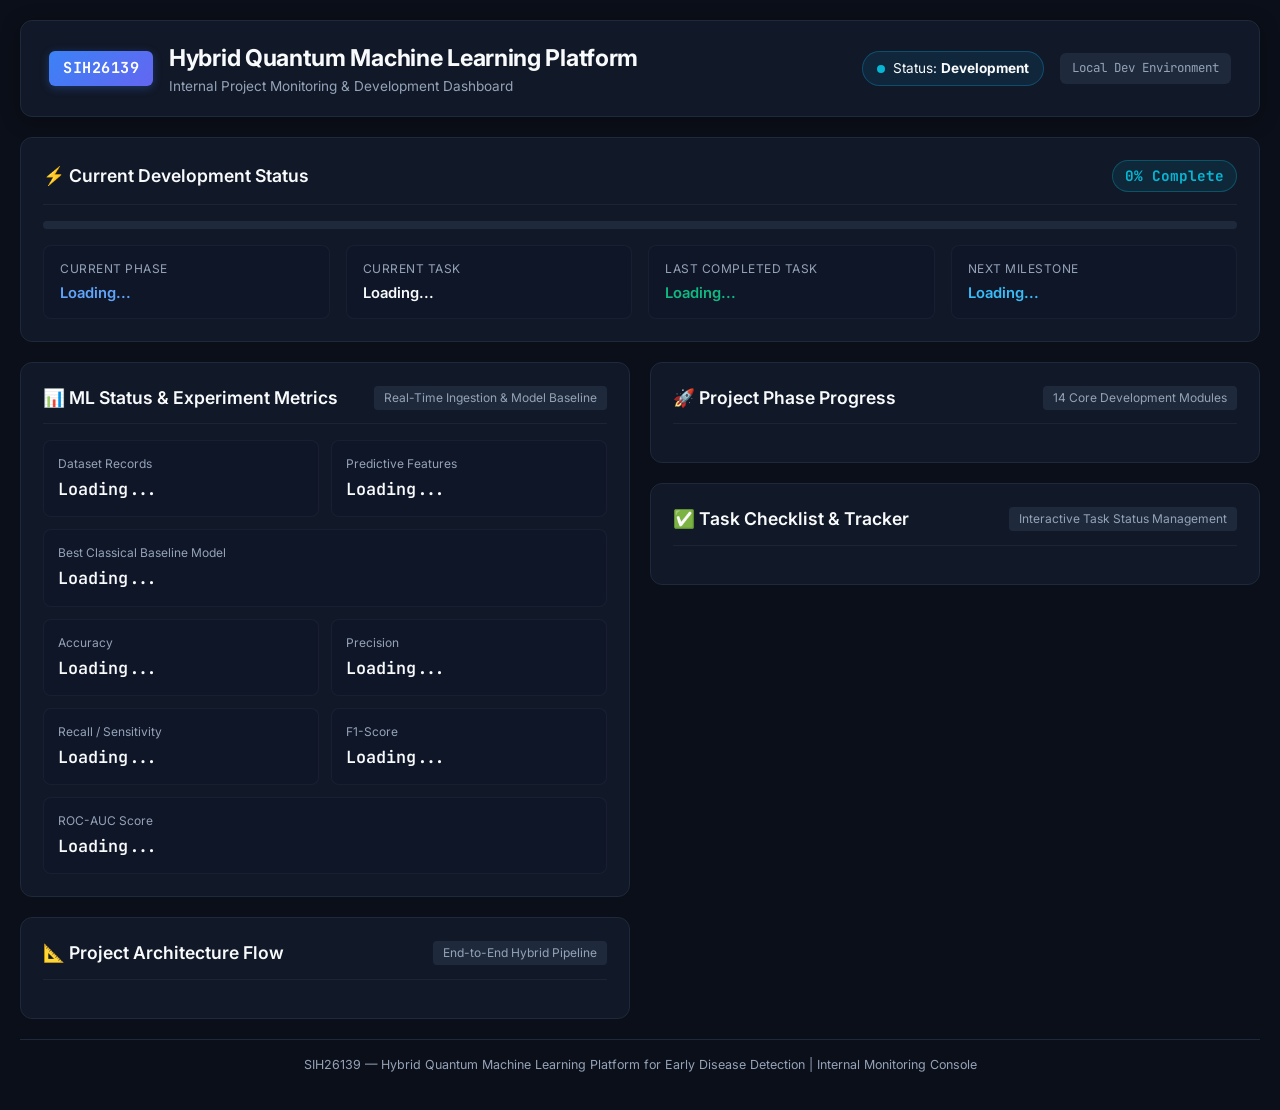
==== dashboard/public/index.html @ b68477b7 "feat: Add Quantum-Enhanced Early Risk Prediction platform, Voice AI service, and frontend updates" ====
<!DOCTYPE html>
<html lang="en">
<head>
    <meta charset="UTF-8">
    <meta name="viewport" content="width=device-width, initial-scale=1.0">
    <title>SIH26139 - Project Monitoring Dashboard</title>
    <link rel="preconnect" href="https://fonts.googleapis.com">
    <link rel="preconnect" href="https://fonts.gstatic.com" crossorigin>
    <link href="https://fonts.googleapis.com/css2?family=Inter:wght@300;400;500;600;700;800&family=JetBrains+Mono:wght@400;500;600&display=swap" rel="stylesheet">
    <link rel="stylesheet" href="styles.css">
</head>
<body>
    <div class="app-container">
        <!-- Header -->
        <header class="top-header">
            <div class="header-left">
                <div class="sih-badge">SIH26139</div>
                <div class="header-titles">
                    <h1>Hybrid Quantum Machine Learning Platform</h1>
                    <p class="subtitle">Internal Project Monitoring & Development Dashboard</p>
                </div>
            </div>
            <div class="header-right">
                <div class="status-indicator">
                    <span class="status-dot pulse"></span>
                    <span class="status-text">Status: <strong id="header-status">Development</strong></span>
                </div>
                <div class="env-tag" id="header-env">Local Dev Environment</div>
            </div>
        </header>

        <!-- Current Task Summary Banner -->
        <section class="section-card current-task-card">
            <div class="section-header">
                <h2>⚡ Current Development Status</h2>
                <span class="progress-badge" id="progress-pct-badge">0% Complete</span>
            </div>
            <div class="progress-bar-container">
                <div class="progress-bar-fill" id="main-progress-fill" style="width: 0%"></div>
            </div>
            <div class="task-grid">
                <div class="task-item">
                    <span class="label">Current Phase</span>
                    <strong class="value highlight-blue" id="val-current-phase">Loading...</strong>
                </div>
                <div class="task-item">
                    <span class="label">Current Task</span>
                    <strong class="value" id="val-current-task">Loading...</strong>
                </div>
                <div class="task-item">
                    <span class="label">Last Completed Task</span>
                    <strong class="value text-success" id="val-last-completed">Loading...</strong>
                </div>
                <div class="task-item">
                    <span class="label">Next Milestone</span>
                    <strong class="value text-cyan" id="val-next-task">Loading...</strong>
                </div>
            </div>
        </section>

        <!-- Main Dashboard Split Grid -->
        <div class="dashboard-grid">
            <!-- Left Column: ML Metrics & Architecture -->
            <div class="grid-column">
                <!-- ML Status Card -->
                <section class="section-card">
                    <div class="section-header">
                        <h2>📊 ML Status & Experiment Metrics</h2>
                        <span class="info-tag">Real-Time Ingestion & Model Baseline</span>
                    </div>
                    <div class="metrics-grid">
                        <div class="metric-box">
                            <span class="metric-label">Dataset Records</span>
                            <strong class="metric-val" id="ml-records">Loading...</strong>
                        </div>
                        <div class="metric-box">
                            <span class="metric-label">Predictive Features</span>
                            <strong class="metric-val" id="ml-features">Loading...</strong>
                        </div>
                        <div class="metric-box full-width">
                            <span class="metric-label">Best Classical Baseline Model</span>
                            <strong class="metric-val highlight-cyan" id="ml-best-model">Loading...</strong>
                        </div>
                        <div class="metric-box">
                            <span class="metric-label">Accuracy</span>
                            <strong class="metric-val" id="ml-accuracy">Loading...</strong>
                        </div>
                        <div class="metric-box">
                            <span class="metric-label">Precision</span>
                            <strong class="metric-val" id="ml-precision">Loading...</strong>
                        </div>
                        <div class="metric-box">
                            <span class="metric-label">Recall / Sensitivity</span>
                            <strong class="metric-val" id="ml-recall">Loading...</strong>
                        </div>
                        <div class="metric-box">
                            <span class="metric-label">F1-Score</span>
                            <strong class="metric-val text-accent" id="ml-f1">Loading...</strong>
                        </div>
                        <div class="metric-box full-width">
                            <span class="metric-label">ROC-AUC Score</span>
                            <strong class="metric-val text-accent" id="ml-roc-auc">Loading...</strong>
                        </div>
                    </div>
                </section>

                <!-- Project Architecture Visual Flow -->
                <section class="section-card">
                    <div class="section-header">
                        <h2>📐 Project Architecture Flow</h2>
                        <span class="info-tag">End-to-End Hybrid Pipeline</span>
                    </div>
                    <div class="architecture-flow" id="architecture-flow-container">
                        <!-- Flow steps dynamically populated by JS -->
                    </div>
                </section>
            </div>

            <!-- Right Column: Project Progress & Task Checklist -->
            <div class="grid-column">
                <!-- Project Progress Phases -->
                <section class="section-card">
                    <div class="section-header">
                        <h2>🚀 Project Phase Progress</h2>
                        <span class="info-tag">14 Core Development Modules</span>
                    </div>
                    <div class="phases-grid" id="phases-grid-container">
                        <!-- Phase cards populated dynamically -->
                    </div>
                </section>

                <!-- Task Checklist Card -->
                <section class="section-card">
                    <div class="section-header">
                        <h2>✅ Task Checklist & Tracker</h2>
                        <span class="info-tag">Interactive Task Status Management</span>
                    </div>
                    <div class="checklist-container" id="checklist-container">
                        <!-- Checklist items populated dynamically -->
                    </div>
                </section>
            </div>
        </div>

        <!-- Footer -->
        <footer class="bottom-footer">
            <p>SIH26139 — Hybrid Quantum Machine Learning Platform for Early Disease Detection | Internal Monitoring Console</p>
        </footer>
    </div>

    <script src="app.js"></script>
</body>
</html>
---- dashboard/public/styles.css ----
:root {
    --bg-dark: #0b0f19;
    --card-bg: #111827;
    --card-border: #1e293b;
    --card-hover: #1f293d;
    --text-main: #f8fafc;
    --text-muted: #94a3b8;
    --accent-blue: #3b82f6;
    --accent-cyan: #06b6d4;
    --accent-indigo: #6366f1;
    
    /* Status Colors */
    --status-completed-bg: rgba(16, 185, 129, 0.15);
    --status-completed-text: #10b981;
    --status-completed-border: rgba(16, 185, 129, 0.3);

    --status-progress-bg: rgba(14, 165, 233, 0.15);
    --status-progress-text: #38bdf8;
    --status-progress-border: rgba(14, 165, 233, 0.3);

    --status-notstarted-bg: rgba(148, 163, 184, 0.12);
    --status-notstarted-text: #cbd5e1;
    --status-notstarted-border: rgba(148, 163, 184, 0.2);

    --status-blocked-bg: rgba(244, 63, 94, 0.15);
    --status-blocked-text: #fb7185;
    --status-blocked-border: rgba(244, 63, 94, 0.3);
}

* {
    box-sizing: border-box;
    margin: 0;
    padding: 0;
}

body {
    font-family: 'Inter', -apple-system, BlinkMacSystemFont, "Segoe UI", Roboto, sans-serif;
    background-color: var(--bg-dark);
    color: var(--text-main);
    line-height: 1.5;
    padding: 20px;
}

.app-container {
    max-width: 1440px;
    margin: 0 auto;
    display: flex;
    flex-direction: column;
    gap: 20px;
}

/* Header */
.top-header {
    display: flex;
    justify-content: space-between;
    align-items: center;
    background-color: var(--card-bg);
    border: 1px solid var(--card-border);
    border-radius: 12px;
    padding: 20px 28px;
    box-shadow: 0 4px 20px rgba(0, 0, 0, 0.3);
}

.header-left {
    display: flex;
    align-items: center;
    gap: 16px;
}

.sih-badge {
    background: linear-gradient(135deg, var(--accent-blue), var(--accent-indigo));
    color: #ffffff;
    font-family: 'JetBrains Mono', monospace;
    font-weight: 700;
    font-size: 0.95rem;
    padding: 6px 14px;
    border-radius: 6px;
    letter-spacing: 0.5px;
    box-shadow: 0 2px 10px rgba(59, 130, 246, 0.3);
}

.header-titles h1 {
    font-size: 1.45rem;
    font-weight: 700;
    color: var(--text-main);
    letter-spacing: -0.3px;
}

.header-titles .subtitle {
    font-size: 0.85rem;
    color: var(--text-muted);
}

.header-right {
    display: flex;
    align-items: center;
    gap: 16px;
}

.status-indicator {
    display: flex;
    align-items: center;
    gap: 8px;
    background-color: rgba(14, 165, 233, 0.1);
    border: 1px solid rgba(14, 165, 233, 0.3);
    padding: 6px 14px;
    border-radius: 20px;
    font-size: 0.85rem;
}

.status-dot {
    width: 8px;
    height: 8px;
    background-color: var(--accent-cyan);
    border-radius: 50%;
}

.status-dot.pulse {
    box-shadow: 0 0 0 0 rgba(6, 182, 212, 0.7);
    animation: pulse 2s infinite;
}

@keyframes pulse {
    0% { box-shadow: 0 0 0 0 rgba(6, 182, 212, 0.7); }
    70% { box-shadow: 0 0 0 8px rgba(6, 182, 212, 0); }
    100% { box-shadow: 0 0 0 0 rgba(6, 182, 212, 0); }
}

.env-tag {
    font-family: 'JetBrains Mono', monospace;
    font-size: 0.78rem;
    color: var(--text-muted);
    background-color: #1e293b;
    padding: 6px 12px;
    border-radius: 6px;
}

/* Card Sections */
.section-card {
    background-color: var(--card-bg);
    border: 1px solid var(--card-border);
    border-radius: 12px;
    padding: 22px;
    display: flex;
    flex-direction: column;
    gap: 16px;
}

.section-header {
    display: flex;
    justify-content: space-between;
    align-items: center;
    border-bottom: 1px solid rgba(255, 255, 255, 0.05);
    padding-bottom: 12px;
}

.section-header h2 {
    font-size: 1.1rem;
    font-weight: 600;
    color: var(--text-main);
}

.info-tag {
    font-size: 0.75rem;
    color: var(--text-muted);
    background-color: #1e293b;
    padding: 3px 10px;
    border-radius: 4px;
}

/* Current Task Banner */
.progress-badge {
    font-family: 'JetBrains Mono', monospace;
    font-size: 0.9rem;
    font-weight: 700;
    color: var(--accent-cyan);
    background-color: rgba(6, 182, 212, 0.1);
    padding: 4px 12px;
    border-radius: 20px;
    border: 1px solid rgba(6, 182, 212, 0.3);
}

.progress-bar-container {
    width: 100%;
    height: 8px;
    background-color: #1e293b;
    border-radius: 4px;
    overflow: hidden;
}

.progress-bar-fill {
    height: 100%;
    background: linear-gradient(90deg, var(--accent-blue), var(--accent-cyan));
    border-radius: 4px;
    transition: width 0.4s ease;
}

.task-grid {
    display: grid;
    grid-template-columns: repeat(auto-fit, minmax(220px, 1fr));
    gap: 16px;

}

.task-item {
    background-color: rgba(15, 23, 42, 0.6);
    border: 1px solid rgba(255, 255, 255, 0.04);
    border-radius: 8px;
    padding: 14px 16px;
    display: flex;
    flex-direction: column;
    gap: 4px;
}

.task-item .label {
    font-size: 0.75rem;
    text-transform: uppercase;
    letter-spacing: 0.5px;
    color: var(--text-muted);
}

.task-item .value {
    font-size: 0.92rem;
    font-weight: 600;
}

.text-success { color: #10b981; }
.text-cyan { color: #38bdf8; }
.text-accent { color: #a78bfa; }
.highlight-blue { color: #60a5fa; }
.highlight-cyan { color: #22d3ee; }

/* Dashboard Split Grid */
.dashboard-grid {
    display: grid;
    grid-template-columns: 1fr 1fr;
    gap: 20px;
}

@media (max-width: 1024px) {
    .dashboard-grid {
        grid-template-columns: 1fr;
    }
}

.grid-column {
    display: flex;
    flex-direction: column;
    gap: 20px;
}

/* ML Status Grid */
.metrics-grid {
    display: grid;
    grid-template-columns: repeat(2, 1fr);
    gap: 12px;
}

.metric-box {
    background-color: rgba(15, 23, 42, 0.6);
    border: 1px solid rgba(255, 255, 255, 0.04);
    border-radius: 8px;
    padding: 14px;
    display: flex;
    flex-direction: column;
    gap: 4px;
}

.metric-box.full-width {
    grid-column: span 2;
}

.metric-label {
    font-size: 0.75rem;
    color: var(--text-muted);
}

.metric-val {
    font-family: 'JetBrains Mono', monospace;
    font-size: 1.05rem;
    font-weight: 600;
    color: var(--text-main);
}

/* Project Architecture Flow */
.architecture-flow {
    display: flex;
    flex-direction: column;
    gap: 8px;
    max-height: 420px;
    overflow-y: auto;
    padding-right: 4px;
}

.flow-step {
    display: flex;
    align-items: center;
    gap: 12px;
    background-color: rgba(15, 23, 42, 0.6);
    border: 1px solid rgba(255, 255, 255, 0.04);
    border-radius: 8px;
    padding: 10px 14px;
    transition: background-color 0.2s;
}

.flow-step:hover {
    background-color: var(--card-hover);
}

.step-num {
    font-family: 'JetBrains Mono', monospace;
    font-size: 0.78rem;
    font-weight: 700;
    color: var(--accent-cyan);
    background-color: rgba(6, 182, 212, 0.12);
    border: 1px solid rgba(6, 182, 212, 0.25);
    width: 28px;
    height: 28px;
    border-radius: 50%;
    display: flex;
    align-items: center;
    justify-content: center;
    flex-shrink: 0;
}

.step-info {
    display: flex;
    flex-direction: column;
    gap: 2px;
}

.step-title {
    font-size: 0.88rem;
    font-weight: 600;
    color: var(--text-main);
}

.step-desc {
    font-size: 0.76rem;
    color: var(--text-muted);
}

/* Phase Grid */
.phases-grid {
    display: grid;
    grid-template-columns: repeat(auto-fill, minmax(220px, 1fr));
    gap: 12px;
}

.phase-card {
    background-color: rgba(15, 23, 42, 0.6);
    border: 1px solid rgba(255, 255, 255, 0.04);
    border-radius: 8px;
    padding: 12px 14px;
    display: flex;
    flex-direction: column;
    justify-content: space-between;
    gap: 8px;
    transition: transform 0.2s, border-color 0.2s;
}

.phase-card:hover {
    border-color: rgba(59, 130, 246, 0.4);
    transform: translateY(-1px);
}

.phase-name {
    font-size: 0.88rem;
    font-weight: 600;
}

.phase-desc {
    font-size: 0.75rem;
    color: var(--text-muted);
}

/* Status Badges */
.badge {
    font-family: 'JetBrains Mono', monospace;
    font-size: 0.72rem;
    font-weight: 700;
    padding: 3px 8px;
    border-radius: 4px;
    display: inline-block;
    width: fit-content;
    text-transform: uppercase;
    letter-spacing: 0.3px;
}

.badge-completed {
    background-color: var(--status-completed-bg);
    color: var(--status-completed-text);
    border: 1px solid var(--status-completed-border);
}

.badge-in_progress, .badge-in-progress {
    background-color: var(--status-progress-bg);
    color: var(--status-progress-text);
    border: 1px solid var(--status-progress-border);
}

.badge-not_started, .badge-not-started {
    background-color: var(--status-notstarted-bg);
    color: var(--status-notstarted-text);
    border: 1px solid var(--status-notstarted-border);
}

.badge-blocked {
    background-color: var(--status-blocked-bg);
    color: var(--status-blocked-text);
    border: 1px solid var(--status-blocked-border);
}

/* Task Checklist */
.checklist-container {
    display: flex;
    flex-direction: column;
    gap: 8px;
    max-height: 420px;
    overflow-y: auto;
    padding-right: 4px;
}

.checklist-item {
    display: flex;
    justify-content: space-between;
    align-items: center;
    background-color: rgba(15, 23, 42, 0.6);
    border: 1px solid rgba(255, 255, 255, 0.04);
    border-radius: 8px;
    padding: 10px 14px;
    gap: 12px;
}

.checklist-left {
    display: flex;
    align-items: center;
    gap: 12px;
}

.task-id {
    font-family: 'JetBrains Mono', monospace;
    font-size: 0.75rem;
    color: var(--text-muted);
    min-width: 24px;
}

.task-text {
    font-size: 0.85rem;
    font-weight: 500;
}

.task-phase-tag {
    font-size: 0.7rem;
    color: var(--accent-cyan);
    background-color: rgba(6, 182, 212, 0.1);
    padding: 2px 6px;
    border-radius: 3px;
    margin-left: 6px;
}

.status-select {
    background-color: #1e293b;
    color: var(--text-main);
    border: 1px solid var(--card-border);
    border-radius: 6px;
    padding: 4px 8px;
    font-family: 'JetBrains Mono', monospace;
    font-size: 0.75rem;
    cursor: pointer;
    outline: none;
}

.status-select:focus {
    border-color: var(--accent-blue);
}

/* Footer */
.bottom-footer {
    text-align: center;
    padding: 16px;
    font-size: 0.78rem;
    color: var(--text-muted);
    border-top: 1px solid var(--card-border);
}
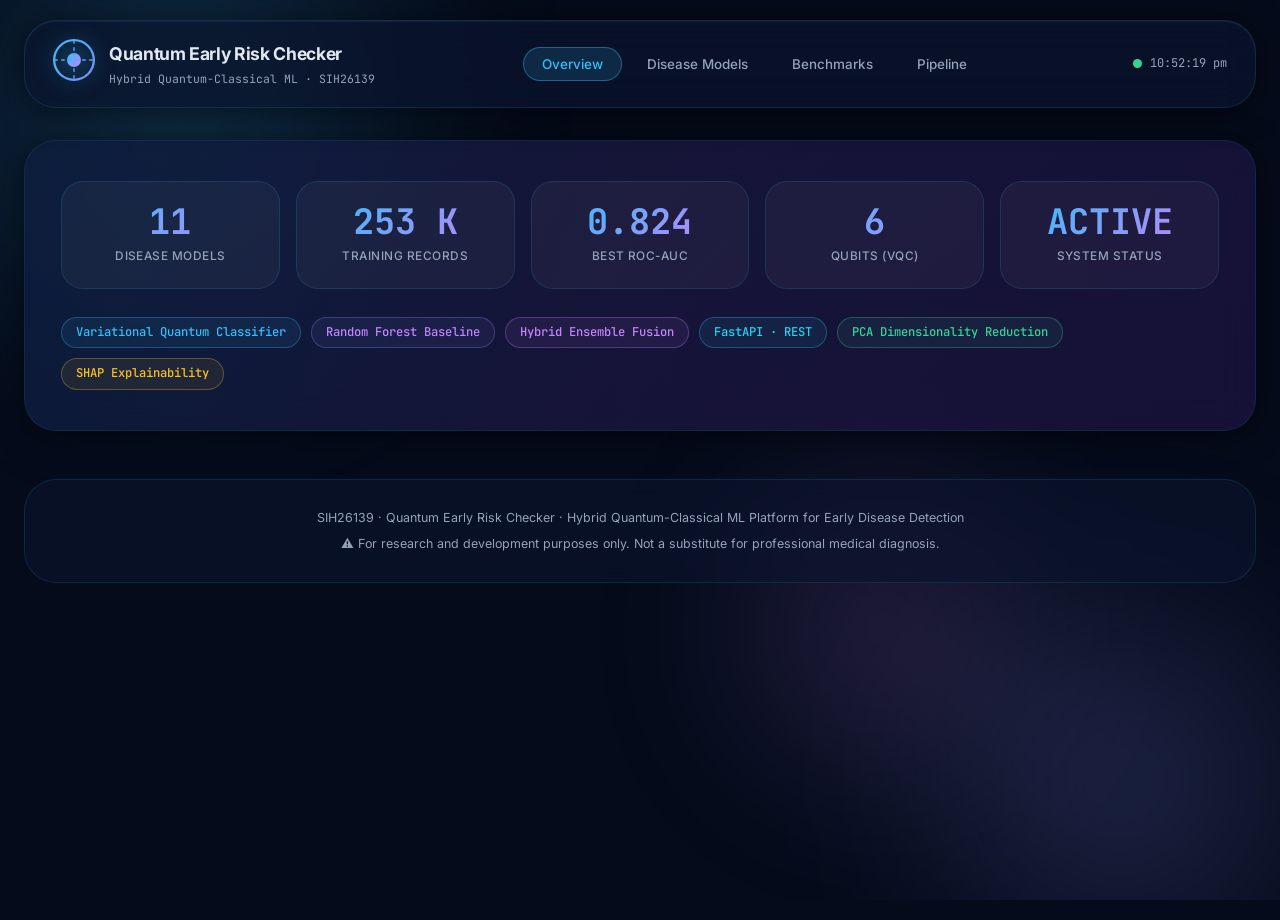
==== commit be8db303: "Update models, pipelines, evaluations, and dashboard fixes" ====
--- a/dashboard/public/index.html
+++ b/dashboard/public/index.html
@@ -1,153 +1,173 @@
 <!DOCTYPE html>
 <html lang="en">
 <head>
-    <meta charset="UTF-8">
-    <meta name="viewport" content="width=device-width, initial-scale=1.0">
-    <title>SIH26139 - Project Monitoring Dashboard</title>
-    <link rel="preconnect" href="https://fonts.googleapis.com">
-    <link rel="preconnect" href="https://fonts.gstatic.com" crossorigin>
-    <link href="https://fonts.googleapis.com/css2?family=Inter:wght@300;400;500;600;700;800&family=JetBrains+Mono:wght@400;500;600&display=swap" rel="stylesheet">
-    <link rel="stylesheet" href="styles.css">
+  <meta charset="UTF-8" />
+  <meta name="viewport" content="width=device-width, initial-scale=1.0" />
+  <title>Quantum Early Risk Checker — SIH26139</title>
+  <meta name="description" content="Hybrid Quantum-Classical ML Platform for early multi-disease risk detection. Powered by VQC, Random Forest & Ensemble Fusion models." />
+  <link rel="preconnect" href="https://fonts.googleapis.com" />
+  <link rel="preconnect" href="https://fonts.gstatic.com" crossorigin />
+  <link href="https://fonts.googleapis.com/css2?family=Inter:wght@300;400;500;600;700;800;900&family=JetBrains+Mono:wght@400;500;600;700&display=swap" rel="stylesheet" />
+  <link rel="stylesheet" href="styles.css" />
 </head>
 <body>
-    <div class="app-container">
-        <!-- Header -->
-        <header class="top-header">
-            <div class="header-left">
-                <div class="sih-badge">SIH26139</div>
-                <div class="header-titles">
-                    <h1>Hybrid Quantum Machine Learning Platform</h1>
-                    <p class="subtitle">Internal Project Monitoring & Development Dashboard</p>
-                </div>
-            </div>
-            <div class="header-right">
-                <div class="status-indicator">
-                    <span class="status-dot pulse"></span>
-                    <span class="status-text">Status: <strong id="header-status">Development</strong></span>
-                </div>
-                <div class="env-tag" id="header-env">Local Dev Environment</div>
-            </div>
-        </header>
 
-        <!-- Current Task Summary Banner -->
-        <section class="section-card current-task-card">
-            <div class="section-header">
-                <h2>⚡ Current Development Status</h2>
-                <span class="progress-badge" id="progress-pct-badge">0% Complete</span>
-            </div>
-            <div class="progress-bar-container">
-                <div class="progress-bar-fill" id="main-progress-fill" style="width: 0%"></div>
-            </div>
-            <div class="task-grid">
-                <div class="task-item">
-                    <span class="label">Current Phase</span>
-                    <strong class="value highlight-blue" id="val-current-phase">Loading...</strong>
-                </div>
-                <div class="task-item">
-                    <span class="label">Current Task</span>
-                    <strong class="value" id="val-current-task">Loading...</strong>
-                </div>
-                <div class="task-item">
-                    <span class="label">Last Completed Task</span>
-                    <strong class="value text-success" id="val-last-completed">Loading...</strong>
-                </div>
-                <div class="task-item">
-                    <span class="label">Next Milestone</span>
-                    <strong class="value text-cyan" id="val-next-task">Loading...</strong>
-                </div>
-            </div>
-        </section>
+  <!-- Animated BG Particles -->
+  <div class="bg-orbs" aria-hidden="true">
+    <div class="orb orb-1"></div>
+    <div class="orb orb-2"></div>
+    <div class="orb orb-3"></div>
+  </div>
 
-        <!-- Main Dashboard Split Grid -->
-        <div class="dashboard-grid">
-            <!-- Left Column: ML Metrics & Architecture -->
-            <div class="grid-column">
-                <!-- ML Status Card -->
-                <section class="section-card">
-                    <div class="section-header">
-                        <h2>📊 ML Status & Experiment Metrics</h2>
-                        <span class="info-tag">Real-Time Ingestion & Model Baseline</span>
-                    </div>
-                    <div class="metrics-grid">
-                        <div class="metric-box">
-                            <span class="metric-label">Dataset Records</span>
-                            <strong class="metric-val" id="ml-records">Loading...</strong>
-                        </div>
-                        <div class="metric-box">
-                            <span class="metric-label">Predictive Features</span>
-                            <strong class="metric-val" id="ml-features">Loading...</strong>
-                        </div>
-                        <div class="metric-box full-width">
-                            <span class="metric-label">Best Classical Baseline Model</span>
-                            <strong class="metric-val highlight-cyan" id="ml-best-model">Loading...</strong>
-                        </div>
-                        <div class="metric-box">
-                            <span class="metric-label">Accuracy</span>
-                            <strong class="metric-val" id="ml-accuracy">Loading...</strong>
-                        </div>
-                        <div class="metric-box">
-                            <span class="metric-label">Precision</span>
-                            <strong class="metric-val" id="ml-precision">Loading...</strong>
-                        </div>
-                        <div class="metric-box">
-                            <span class="metric-label">Recall / Sensitivity</span>
-                            <strong class="metric-val" id="ml-recall">Loading...</strong>
-                        </div>
-                        <div class="metric-box">
-                            <span class="metric-label">F1-Score</span>
-                            <strong class="metric-val text-accent" id="ml-f1">Loading...</strong>
-                        </div>
-                        <div class="metric-box full-width">
-                            <span class="metric-label">ROC-AUC Score</span>
-                            <strong class="metric-val text-accent" id="ml-roc-auc">Loading...</strong>
-                        </div>
-                    </div>
-                </section>
+  <div class="app-shell">
 
-                <!-- Project Architecture Visual Flow -->
-                <section class="section-card">
-                    <div class="section-header">
-                        <h2>📐 Project Architecture Flow</h2>
-                        <span class="info-tag">End-to-End Hybrid Pipeline</span>
-                    </div>
-                    <div class="architecture-flow" id="architecture-flow-container">
-                        <!-- Flow steps dynamically populated by JS -->
-                    </div>
-                </section>
-            </div>
+    <!-- ══════════ HEADER ══════════ -->
+    <header class="site-header" id="site-header">
+      <div class="header-brand">
+        <div class="brand-icon">
+          <svg viewBox="0 0 36 36" fill="none" xmlns="http://www.w3.org/2000/svg">
+            <circle cx="18" cy="18" r="17" stroke="url(#g1)" stroke-width="2"/>
+            <circle cx="18" cy="18" r="6" fill="url(#g2)"/>
+            <line x1="18" y1="1" x2="18" y2="35" stroke="url(#g1)" stroke-width="1.2" stroke-dasharray="3 3"/>
+            <line x1="1" y1="18" x2="35" y2="18" stroke="url(#g1)" stroke-width="1.2" stroke-dasharray="3 3"/>
+            <defs>
+              <linearGradient id="g1" x1="0" y1="0" x2="36" y2="36" gradientUnits="userSpaceOnUse">
+                <stop stop-color="#38bdf8"/><stop offset="1" stop-color="#818cf8"/>
+              </linearGradient>
+              <linearGradient id="g2" x1="12" y1="12" x2="24" y2="24" gradientUnits="userSpaceOnUse">
+                <stop stop-color="#38bdf8"/><stop offset="1" stop-color="#c084fc"/>
+              </linearGradient>
+            </defs>
+          </svg>
+        </div>
+        <div class="brand-text">
+          <h1>Quantum Early Risk Checker</h1>
+          <p>Hybrid Quantum-Classical ML · SIH26139</p>
+        </div>
+      </div>
+      <nav class="header-nav" role="navigation" aria-label="Main navigation">
+        <button class="nav-btn active" id="nav-overview" onclick="showSection('overview')">Overview</button>
+        <button class="nav-btn" id="nav-models" onclick="showSection('models')">Disease Models</button>
+        <button class="nav-btn" id="nav-benchmark" onclick="showSection('benchmark')">Benchmarks</button>
+        <button class="nav-btn" id="nav-pipeline" onclick="showSection('pipeline')">Pipeline</button>
+      </nav>
+      <div class="header-status">
+        <span class="pulse-dot" aria-hidden="true"></span>
+        <span id="live-clock">—</span>
+      </div>
+    </header>
 
-            <!-- Right Column: Project Progress & Task Checklist -->
-            <div class="grid-column">
-                <!-- Project Progress Phases -->
-                <section class="section-card">
-                    <div class="section-header">
-                        <h2>🚀 Project Phase Progress</h2>
-                        <span class="info-tag">14 Core Development Modules</span>
-                    </div>
-                    <div class="phases-grid" id="phases-grid-container">
-                        <!-- Phase cards populated dynamically -->
-                    </div>
-                </section>
-
-                <!-- Task Checklist Card -->
-                <section class="section-card">
-                    <div class="section-header">
-                        <h2>✅ Task Checklist & Tracker</h2>
-                        <span class="info-tag">Interactive Task Status Management</span>
-                    </div>
-                    <div class="checklist-container" id="checklist-container">
-                        <!-- Checklist items populated dynamically -->
-                    </div>
-                </section>
-            </div>
+    <!-- ══════════ HERO BANNER ══════════ -->
+    <section class="hero-banner" id="section-overview">
+      <div class="hero-inner">
+        <div class="hero-kpi-row">
+          <div class="kpi-card" id="kpi-diseases">
+            <div class="kpi-val" id="kv-diseases">11</div>
+            <div class="kpi-label">Disease Models</div>
+          </div>
+          <div class="kpi-card" id="kpi-records">
+            <div class="kpi-val" id="kv-records">253 K</div>
+            <div class="kpi-label">Training Records</div>
+          </div>
+          <div class="kpi-card" id="kpi-auc">
+            <div class="kpi-val" id="kv-auc">0.824</div>
+            <div class="kpi-label">Best ROC-AUC</div>
+          </div>
+          <div class="kpi-card" id="kpi-qubits">
+            <div class="kpi-val" id="kv-qubits">6</div>
+            <div class="kpi-label">Qubits (VQC)</div>
+          </div>
+          <div class="kpi-card" id="kpi-active">
+            <div class="kpi-val" id="kv-active">ACTIVE</div>
+            <div class="kpi-label">System Status</div>
+          </div>
         </div>
 
-        <!-- Footer -->
-        <footer class="bottom-footer">
-            <p>SIH26139 — Hybrid Quantum Machine Learning Platform for Early Disease Detection | Internal Monitoring Console</p>
-        </footer>
-    </div>
+        <div class="hero-desc">
+          <div class="tag-row">
+            <span class="tech-tag">Variational Quantum Classifier</span>
+            <span class="tech-tag">Random Forest Baseline</span>
+            <span class="tech-tag">Hybrid Ensemble Fusion</span>
+            <span class="tech-tag">FastAPI · REST</span>
+            <span class="tech-tag">PCA Dimensionality Reduction</span>
+            <span class="tech-tag">SHAP Explainability</span>
+          </div>
+        </div>
+      </div>
+    </section>
 
-    <script src="app.js"></script>
+    <!-- ══════════ DISEASE MODELS SECTION ══════════ -->
+    <section class="content-section" id="section-models" style="display:none;">
+      <div class="section-title-row">
+        <h2 class="section-heading">Disease Model Registry</h2>
+        <span class="section-badge">11 Active Models · All Hyperelastic</span>
+      </div>
+      <div class="filter-bar">
+        <button class="filter-btn active-filter" onclick="filterModels('all', this)">All</button>
+        <button class="filter-btn" onclick="filterModels('Neurology', this)">Neurology</button>
+        <button class="filter-btn" onclick="filterModels('Cardiology', this)">Cardiology</button>
+        <button class="filter-btn" onclick="filterModels('Oncology', this)">Oncology</button>
+        <button class="filter-btn" onclick="filterModels('Endocrine', this)">Endocrine</button>
+        <button class="filter-btn" onclick="filterModels('Hepatology', this)">Hepatology</button>
+        <button class="filter-btn" onclick="filterModels('Nephrology', this)">Nephrology</button>
+        <button class="filter-btn" onclick="filterModels('Pulmonology', this)">Pulmonology</button>
+      </div>
+      <div class="models-grid" id="models-grid"></div>
+    </section>
+
+    <!-- ══════════ BENCHMARK SECTION ══════════ -->
+    <section class="content-section" id="section-benchmark" style="display:none;">
+      <div class="section-title-row">
+        <h2 class="section-heading">Model Benchmark Comparison</h2>
+        <span class="section-badge">Classical vs QML vs Hybrid Fusion</span>
+      </div>
+      <div class="benchmark-layout">
+        <!-- Model Cards -->
+        <div class="bench-cards-row" id="bench-cards"></div>
+        <!-- Table -->
+        <div class="bench-table-wrap">
+          <table class="bench-table" id="bench-table">
+            <thead>
+              <tr>
+                <th>Model</th>
+                <th>Accuracy</th>
+                <th>F1-Score</th>
+                <th>ROC-AUC</th>
+                <th>Precision</th>
+                <th>Recall</th>
+                <th>Type</th>
+              </tr>
+            </thead>
+            <tbody id="bench-tbody"></tbody>
+          </table>
+        </div>
+        <!-- Visual Bar Chart -->
+        <div class="chart-container">
+          <h3 class="chart-title">ROC-AUC Comparison</h3>
+          <div class="bar-chart" id="bar-chart"></div>
+        </div>
+      </div>
+    </section>
+
+    <!-- ══════════ PIPELINE SECTION ══════════ -->
+    <section class="content-section" id="section-pipeline" style="display:none;">
+      <div class="section-title-row">
+        <h2 class="section-heading">End-to-End Hybrid Pipeline</h2>
+        <span class="section-badge">Quantum-Classical Architecture</span>
+      </div>
+      <div class="pipeline-wrapper" id="pipeline-wrapper"></div>
+
+      <div class="arch-detail-grid" id="arch-detail-grid"></div>
+    </section>
+
+    <!-- ══════════ FOOTER ══════════ -->
+    <footer class="site-footer">
+      <p>SIH26139 · Quantum Early Risk Checker · Hybrid Quantum-Classical ML Platform for Early Disease Detection</p>
+      <p class="footer-sub">⚠ For research and development purposes only. Not a substitute for professional medical diagnosis.</p>
+    </footer>
+
+  </div>
+
+  <script src="app.js"></script>
 </body>
 </html>
--- a/dashboard/public/styles.css
+++ b/dashboard/public/styles.css
@@ -1,485 +1,441 @@
+/* ═══════════════════════════════════════════════════════
+   Quantum Early Risk Checker — Hyperelastic UI
+   styles.css · Zero-error vanilla CSS
+   ═══════════════════════════════════════════════════════ */
+
+/* ── CSS Custom Properties ── */
 :root {
-    --bg-dark: #0b0f19;
-    --card-bg: #111827;
-    --card-border: #1e293b;
-    --card-hover: #1f293d;
-    --text-main: #f8fafc;
-    --text-muted: #94a3b8;
-    --accent-blue: #3b82f6;
-    --accent-cyan: #06b6d4;
-    --accent-indigo: #6366f1;
-    
-    /* Status Colors */
-    --status-completed-bg: rgba(16, 185, 129, 0.15);
-    --status-completed-text: #10b981;
-    --status-completed-border: rgba(16, 185, 129, 0.3);
-
-    --status-progress-bg: rgba(14, 165, 233, 0.15);
-    --status-progress-text: #38bdf8;
-    --status-progress-border: rgba(14, 165, 233, 0.3);
-
-    --status-notstarted-bg: rgba(148, 163, 184, 0.12);
-    --status-notstarted-text: #cbd5e1;
-    --status-notstarted-border: rgba(148, 163, 184, 0.2);
-
-    --status-blocked-bg: rgba(244, 63, 94, 0.15);
-    --status-blocked-text: #fb7185;
-    --status-blocked-border: rgba(244, 63, 94, 0.3);
-}
-
-* {
-    box-sizing: border-box;
-    margin: 0;
-    padding: 0;
-}
-
+  --bg-base: #050b1a;
+  --bg-card: rgba(10, 20, 45, 0.75);
+  --bg-card-hover: rgba(14, 28, 60, 0.90);
+  --border: rgba(56, 189, 248, 0.14);
+  --border-glow: rgba(56, 189, 248, 0.38);
+
+  --sky: #38bdf8;
+  --indigo: #818cf8;
+  --violet: #c084fc;
+  --cyan: #22d3ee;
+  --emerald: #34d399;
+  --rose: #fb7185;
+  --amber: #fbbf24;
+  --slate: #94a3b8;
+
+  --text-primary: #e2e8f0;
+  --text-secondary: #94a3b8;
+  --text-muted: #475569;
+
+  --font: 'Inter', system-ui, sans-serif;
+  --mono: 'JetBrains Mono', monospace;
+
+  --radius-sm: 8px;
+  --radius-md: 14px;
+  --radius-lg: 22px;
+  --radius-xl: 32px;
+
+  --shadow-glow: 0 0 28px rgba(56, 189, 248, 0.18);
+  --shadow-card: 0 4px 32px rgba(0, 0, 0, 0.55);
+  --transition: 0.22s cubic-bezier(0.4, 0, 0.2, 1);
+}
+
+/* ── Reset & Base ── */
+*, *::before, *::after { box-sizing: border-box; margin: 0; padding: 0; }
+html { scroll-behavior: smooth; }
 body {
-    font-family: 'Inter', -apple-system, BlinkMacSystemFont, "Segoe UI", Roboto, sans-serif;
-    background-color: var(--bg-dark);
-    color: var(--text-main);
-    line-height: 1.5;
-    padding: 20px;
-}
-
-.app-container {
-    max-width: 1440px;
-    margin: 0 auto;
-    display: flex;
-    flex-direction: column;
-    gap: 20px;
-}
-
-/* Header */
-.top-header {
-    display: flex;
-    justify-content: space-between;
-    align-items: center;
-    background-color: var(--card-bg);
-    border: 1px solid var(--card-border);
-    border-radius: 12px;
-    padding: 20px 28px;
-    box-shadow: 0 4px 20px rgba(0, 0, 0, 0.3);
-}
-
-.header-left {
-    display: flex;
-    align-items: center;
-    gap: 16px;
-}
-
-.sih-badge {
-    background: linear-gradient(135deg, var(--accent-blue), var(--accent-indigo));
-    color: #ffffff;
-    font-family: 'JetBrains Mono', monospace;
-    font-weight: 700;
-    font-size: 0.95rem;
-    padding: 6px 14px;
-    border-radius: 6px;
-    letter-spacing: 0.5px;
-    box-shadow: 0 2px 10px rgba(59, 130, 246, 0.3);
-}
-
-.header-titles h1 {
-    font-size: 1.45rem;
-    font-weight: 700;
-    color: var(--text-main);
-    letter-spacing: -0.3px;
-}
-
-.header-titles .subtitle {
-    font-size: 0.85rem;
-    color: var(--text-muted);
-}
-
-.header-right {
-    display: flex;
-    align-items: center;
-    gap: 16px;
-}
-
-.status-indicator {
-    display: flex;
-    align-items: center;
-    gap: 8px;
-    background-color: rgba(14, 165, 233, 0.1);
-    border: 1px solid rgba(14, 165, 233, 0.3);
-    padding: 6px 14px;
-    border-radius: 20px;
-    font-size: 0.85rem;
-}
-
-.status-dot {
-    width: 8px;
-    height: 8px;
-    background-color: var(--accent-cyan);
-    border-radius: 50%;
-}
-
-.status-dot.pulse {
-    box-shadow: 0 0 0 0 rgba(6, 182, 212, 0.7);
-    animation: pulse 2s infinite;
-}
-
-@keyframes pulse {
-    0% { box-shadow: 0 0 0 0 rgba(6, 182, 212, 0.7); }
-    70% { box-shadow: 0 0 0 8px rgba(6, 182, 212, 0); }
-    100% { box-shadow: 0 0 0 0 rgba(6, 182, 212, 0); }
-}
-
-.env-tag {
-    font-family: 'JetBrains Mono', monospace;
-    font-size: 0.78rem;
-    color: var(--text-muted);
-    background-color: #1e293b;
-    padding: 6px 12px;
-    border-radius: 6px;
-}
-
-/* Card Sections */
-.section-card {
-    background-color: var(--card-bg);
-    border: 1px solid var(--card-border);
-    border-radius: 12px;
-    padding: 22px;
-    display: flex;
-    flex-direction: column;
-    gap: 16px;
-}
-
-.section-header {
-    display: flex;
-    justify-content: space-between;
-    align-items: center;
-    border-bottom: 1px solid rgba(255, 255, 255, 0.05);
-    padding-bottom: 12px;
-}
-
-.section-header h2 {
-    font-size: 1.1rem;
-    font-weight: 600;
-    color: var(--text-main);
-}
-
-.info-tag {
-    font-size: 0.75rem;
-    color: var(--text-muted);
-    background-color: #1e293b;
-    padding: 3px 10px;
-    border-radius: 4px;
-}
-
-/* Current Task Banner */
-.progress-badge {
-    font-family: 'JetBrains Mono', monospace;
-    font-size: 0.9rem;
-    font-weight: 700;
-    color: var(--accent-cyan);
-    background-color: rgba(6, 182, 212, 0.1);
-    padding: 4px 12px;
-    border-radius: 20px;
-    border: 1px solid rgba(6, 182, 212, 0.3);
-}
-
-.progress-bar-container {
-    width: 100%;
-    height: 8px;
-    background-color: #1e293b;
-    border-radius: 4px;
-    overflow: hidden;
-}
-
-.progress-bar-fill {
-    height: 100%;
-    background: linear-gradient(90deg, var(--accent-blue), var(--accent-cyan));
-    border-radius: 4px;
-    transition: width 0.4s ease;
-}
-
-.task-grid {
-    display: grid;
-    grid-template-columns: repeat(auto-fit, minmax(220px, 1fr));
-    gap: 16px;
-
-}
-
-.task-item {
-    background-color: rgba(15, 23, 42, 0.6);
-    border: 1px solid rgba(255, 255, 255, 0.04);
-    border-radius: 8px;
-    padding: 14px 16px;
-    display: flex;
-    flex-direction: column;
-    gap: 4px;
-}
-
-.task-item .label {
-    font-size: 0.75rem;
-    text-transform: uppercase;
-    letter-spacing: 0.5px;
-    color: var(--text-muted);
-}
-
-.task-item .value {
-    font-size: 0.92rem;
-    font-weight: 600;
-}
-
-.text-success { color: #10b981; }
-.text-cyan { color: #38bdf8; }
-.text-accent { color: #a78bfa; }
-.highlight-blue { color: #60a5fa; }
-.highlight-cyan { color: #22d3ee; }
-
-/* Dashboard Split Grid */
-.dashboard-grid {
-    display: grid;
-    grid-template-columns: 1fr 1fr;
-    gap: 20px;
-}
-
-@media (max-width: 1024px) {
-    .dashboard-grid {
-        grid-template-columns: 1fr;
-    }
-}
-
-.grid-column {
-    display: flex;
-    flex-direction: column;
-    gap: 20px;
-}
-
-/* ML Status Grid */
-.metrics-grid {
-    display: grid;
-    grid-template-columns: repeat(2, 1fr);
-    gap: 12px;
-}
-
-.metric-box {
-    background-color: rgba(15, 23, 42, 0.6);
-    border: 1px solid rgba(255, 255, 255, 0.04);
-    border-radius: 8px;
-    padding: 14px;
-    display: flex;
-    flex-direction: column;
-    gap: 4px;
-}
-
-.metric-box.full-width {
-    grid-column: span 2;
-}
-
-.metric-label {
-    font-size: 0.75rem;
-    color: var(--text-muted);
-}
-
-.metric-val {
-    font-family: 'JetBrains Mono', monospace;
-    font-size: 1.05rem;
-    font-weight: 600;
-    color: var(--text-main);
-}
-
-/* Project Architecture Flow */
-.architecture-flow {
-    display: flex;
-    flex-direction: column;
-    gap: 8px;
-    max-height: 420px;
-    overflow-y: auto;
-    padding-right: 4px;
-}
-
-.flow-step {
-    display: flex;
-    align-items: center;
-    gap: 12px;
-    background-color: rgba(15, 23, 42, 0.6);
-    border: 1px solid rgba(255, 255, 255, 0.04);
-    border-radius: 8px;
-    padding: 10px 14px;
-    transition: background-color 0.2s;
-}
-
-.flow-step:hover {
-    background-color: var(--card-hover);
-}
-
-.step-num {
-    font-family: 'JetBrains Mono', monospace;
-    font-size: 0.78rem;
-    font-weight: 700;
-    color: var(--accent-cyan);
-    background-color: rgba(6, 182, 212, 0.12);
-    border: 1px solid rgba(6, 182, 212, 0.25);
-    width: 28px;
-    height: 28px;
-    border-radius: 50%;
-    display: flex;
-    align-items: center;
-    justify-content: center;
-    flex-shrink: 0;
-}
-
-.step-info {
-    display: flex;
-    flex-direction: column;
-    gap: 2px;
-}
-
-.step-title {
-    font-size: 0.88rem;
-    font-weight: 600;
-    color: var(--text-main);
-}
-
-.step-desc {
-    font-size: 0.76rem;
-    color: var(--text-muted);
-}
-
-/* Phase Grid */
-.phases-grid {
-    display: grid;
-    grid-template-columns: repeat(auto-fill, minmax(220px, 1fr));
-    gap: 12px;
-}
-
-.phase-card {
-    background-color: rgba(15, 23, 42, 0.6);
-    border: 1px solid rgba(255, 255, 255, 0.04);
-    border-radius: 8px;
-    padding: 12px 14px;
-    display: flex;
-    flex-direction: column;
-    justify-content: space-between;
-    gap: 8px;
-    transition: transform 0.2s, border-color 0.2s;
-}
-
-.phase-card:hover {
-    border-color: rgba(59, 130, 246, 0.4);
-    transform: translateY(-1px);
-}
-
-.phase-name {
-    font-size: 0.88rem;
-    font-weight: 600;
-}
-
-.phase-desc {
-    font-size: 0.75rem;
-    color: var(--text-muted);
-}
-
-/* Status Badges */
-.badge {
-    font-family: 'JetBrains Mono', monospace;
-    font-size: 0.72rem;
-    font-weight: 700;
-    padding: 3px 8px;
-    border-radius: 4px;
-    display: inline-block;
-    width: fit-content;
-    text-transform: uppercase;
-    letter-spacing: 0.3px;
-}
-
-.badge-completed {
-    background-color: var(--status-completed-bg);
-    color: var(--status-completed-text);
-    border: 1px solid var(--status-completed-border);
-}
-
-.badge-in_progress, .badge-in-progress {
-    background-color: var(--status-progress-bg);
-    color: var(--status-progress-text);
-    border: 1px solid var(--status-progress-border);
-}
-
-.badge-not_started, .badge-not-started {
-    background-color: var(--status-notstarted-bg);
-    color: var(--status-notstarted-text);
-    border: 1px solid var(--status-notstarted-border);
-}
-
-.badge-blocked {
-    background-color: var(--status-blocked-bg);
-    color: var(--status-blocked-text);
-    border: 1px solid var(--status-blocked-border);
-}
-
-/* Task Checklist */
-.checklist-container {
-    display: flex;
-    flex-direction: column;
-    gap: 8px;
-    max-height: 420px;
-    overflow-y: auto;
-    padding-right: 4px;
-}
-
-.checklist-item {
-    display: flex;
-    justify-content: space-between;
-    align-items: center;
-    background-color: rgba(15, 23, 42, 0.6);
-    border: 1px solid rgba(255, 255, 255, 0.04);
-    border-radius: 8px;
-    padding: 10px 14px;
-    gap: 12px;
-}
-
-.checklist-left {
-    display: flex;
-    align-items: center;
-    gap: 12px;
-}
-
-.task-id {
-    font-family: 'JetBrains Mono', monospace;
-    font-size: 0.75rem;
-    color: var(--text-muted);
-    min-width: 24px;
-}
-
-.task-text {
-    font-size: 0.85rem;
-    font-weight: 500;
-}
-
-.task-phase-tag {
-    font-size: 0.7rem;
-    color: var(--accent-cyan);
-    background-color: rgba(6, 182, 212, 0.1);
-    padding: 2px 6px;
-    border-radius: 3px;
-    margin-left: 6px;
-}
-
-.status-select {
-    background-color: #1e293b;
-    color: var(--text-main);
-    border: 1px solid var(--card-border);
-    border-radius: 6px;
-    padding: 4px 8px;
-    font-family: 'JetBrains Mono', monospace;
-    font-size: 0.75rem;
-    cursor: pointer;
-    outline: none;
-}
-
-.status-select:focus {
-    border-color: var(--accent-blue);
-}
-
-/* Footer */
-.bottom-footer {
-    text-align: center;
-    padding: 16px;
-    font-size: 0.78rem;
-    color: var(--text-muted);
-    border-top: 1px solid var(--card-border);
-}
+  font-family: var(--font);
+  background: var(--bg-base);
+  color: var(--text-primary);
+  min-height: 100vh;
+  overflow-x: hidden;
+  line-height: 1.6;
+}
+
+/* ── BG Orbs ── */
+.bg-orbs { position: fixed; inset: 0; pointer-events: none; z-index: 0; overflow: hidden; }
+.orb {
+  position: absolute;
+  border-radius: 50%;
+  filter: blur(90px);
+  opacity: 0.28;
+  animation: orbFloat 18s ease-in-out infinite;
+}
+.orb-1 { width: 600px; height: 600px; background: radial-gradient(circle, #38bdf8, transparent 70%); top: -180px; left: -120px; animation-delay: 0s; }
+.orb-2 { width: 480px; height: 480px; background: radial-gradient(circle, #818cf8, transparent 70%); bottom: -120px; right: -80px; animation-delay: -6s; }
+.orb-3 { width: 360px; height: 360px; background: radial-gradient(circle, #c084fc, transparent 70%); top: 50%; left: 55%; animation-delay: -12s; }
+
+@keyframes orbFloat {
+  0%, 100% { transform: translate(0, 0) scale(1); }
+  33%       { transform: translate(30px, -30px) scale(1.05); }
+  66%       { transform: translate(-20px, 20px) scale(0.97); }
+}
+
+/* ── App Shell ── */
+.app-shell { position: relative; z-index: 1; max-width: 1440px; margin: 0 auto; padding: 0 24px 60px; }
+
+/* ══════════ HEADER ══════════ */
+.site-header {
+  display: flex;
+  align-items: center;
+  gap: 24px;
+  padding: 18px 28px;
+  margin: 20px 0 0;
+  background: rgba(10, 20, 45, 0.72);
+  border: 1px solid var(--border);
+  border-radius: var(--radius-xl);
+  backdrop-filter: blur(18px);
+  -webkit-backdrop-filter: blur(18px);
+  position: sticky;
+  top: 16px;
+  z-index: 100;
+  box-shadow: var(--shadow-card), inset 0 1px 0 rgba(255,255,255,0.06);
+}
+
+.header-brand { display: flex; align-items: center; gap: 14px; flex-shrink: 0; }
+.brand-icon svg { width: 42px; height: 42px; filter: drop-shadow(0 0 10px rgba(56,189,248,0.5)); }
+.brand-text h1 { font-size: 1.1rem; font-weight: 700; letter-spacing: -0.02em; color: var(--text-primary); }
+.brand-text p { font-size: 0.72rem; color: var(--text-secondary); font-family: var(--mono); margin-top: 2px; }
+
+.header-nav { display: flex; gap: 6px; margin: 0 auto; }
+.nav-btn {
+  background: transparent;
+  border: 1px solid transparent;
+  color: var(--text-secondary);
+  font-family: var(--font);
+  font-size: 0.84rem;
+  font-weight: 500;
+  padding: 8px 18px;
+  border-radius: var(--radius-lg);
+  cursor: pointer;
+  transition: var(--transition);
+}
+.nav-btn:hover { color: var(--sky); border-color: var(--border); background: rgba(56,189,248,0.07); }
+.nav-btn.active { background: rgba(56,189,248,0.15); border-color: rgba(56,189,248,0.4); color: var(--sky); }
+
+.header-status {
+  display: flex; align-items: center; gap: 8px;
+  font-family: var(--mono); font-size: 0.75rem; color: var(--text-secondary); flex-shrink: 0;
+}
+.pulse-dot {
+  width: 9px; height: 9px; border-radius: 50%;
+  background: var(--emerald);
+  box-shadow: 0 0 0 0 rgba(52,211,153,0.5);
+  animation: pulse-ring 2s ease-out infinite;
+}
+@keyframes pulse-ring {
+  0%   { box-shadow: 0 0 0 0 rgba(52,211,153,0.5); }
+  70%  { box-shadow: 0 0 0 8px rgba(52,211,153,0); }
+  100% { box-shadow: 0 0 0 0 rgba(52,211,153,0); }
+}
+
+/* ══════════ HERO BANNER ══════════ */
+.hero-banner {
+  margin-top: 32px;
+  padding: 40px 36px;
+  background: linear-gradient(135deg, rgba(10,20,50,0.88) 0%, rgba(20,10,50,0.80) 100%);
+  border: 1px solid var(--border);
+  border-radius: var(--radius-xl);
+  backdrop-filter: blur(20px);
+  -webkit-backdrop-filter: blur(20px);
+  box-shadow: var(--shadow-card);
+  position: relative;
+  overflow: hidden;
+}
+.hero-banner::before {
+  content: '';
+  position: absolute; inset: 0;
+  background: linear-gradient(90deg, rgba(56,189,248,0.05) 0%, rgba(192,132,252,0.05) 50%, rgba(129,140,248,0.05) 100%);
+  pointer-events: none;
+}
+
+.hero-inner { position: relative; z-index: 1; }
+
+/* KPI Row */
+.hero-kpi-row { display: flex; gap: 16px; flex-wrap: wrap; margin-bottom: 28px; }
+.kpi-card {
+  flex: 1 1 140px;
+  background: rgba(255,255,255,0.04);
+  border: 1px solid var(--border);
+  border-radius: var(--radius-lg);
+  padding: 22px 20px;
+  text-align: center;
+  cursor: default;
+  transition: var(--transition);
+  position: relative;
+  overflow: hidden;
+}
+.kpi-card::before {
+  content: '';
+  position: absolute; inset: 0;
+  background: radial-gradient(ellipse at 50% 0%, rgba(56,189,248,0.10) 0%, transparent 70%);
+  opacity: 0;
+  transition: var(--transition);
+}
+.kpi-card:hover { transform: translateY(-4px); border-color: var(--border-glow); box-shadow: var(--shadow-glow); }
+.kpi-card:hover::before { opacity: 1; }
+
+.kpi-val {
+  font-family: var(--mono);
+  font-size: 2.2rem;
+  font-weight: 700;
+  background: linear-gradient(135deg, var(--sky), var(--violet));
+  -webkit-background-clip: text;
+  -webkit-text-fill-color: transparent;
+  background-clip: text;
+  line-height: 1;
+  margin-bottom: 8px;
+}
+.kpi-label { font-size: 0.74rem; color: var(--text-secondary); font-weight: 500; letter-spacing: 0.04em; text-transform: uppercase; }
+
+/* Tag Row */
+.tag-row { display: flex; gap: 10px; flex-wrap: wrap; }
+.tech-tag {
+  font-size: 0.76rem;
+  font-family: var(--mono);
+  font-weight: 500;
+  padding: 5px 14px;
+  border-radius: 100px;
+  border: 1px solid;
+  transition: var(--transition);
+}
+.tech-tag:nth-child(6n+1) { color: var(--sky); border-color: rgba(56,189,248,0.3); background: rgba(56,189,248,0.08); }
+.tech-tag:nth-child(6n+2) { color: var(--violet); border-color: rgba(129,140,248,0.3); background: rgba(129,140,248,0.08); }
+.tech-tag:nth-child(6n+3) { color: var(--violet); border-color: rgba(192,132,252,0.3); background: rgba(192,132,252,0.08); }
+.tech-tag:nth-child(6n+4) { color: var(--cyan); border-color: rgba(34,211,238,0.3); background: rgba(34,211,238,0.08); }
+.tech-tag:nth-child(6n+5) { color: var(--emerald); border-color: rgba(52,211,153,0.3); background: rgba(52,211,153,0.08); }
+.tech-tag:nth-child(6n+6) { color: var(--amber); border-color: rgba(251,191,36,0.3); background: rgba(251,191,36,0.08); }
+.tech-tag:hover { transform: scale(1.06); }
+
+/* ══════════ CONTENT SECTIONS ══════════ */
+.content-section { margin-top: 32px; }
+.section-title-row {
+  display: flex; align-items: center; justify-content: space-between;
+  flex-wrap: wrap; gap: 12px; margin-bottom: 24px;
+}
+.section-heading {
+  font-size: 1.55rem; font-weight: 800;
+  background: linear-gradient(90deg, var(--text-primary) 0%, var(--sky) 100%);
+  -webkit-background-clip: text; -webkit-text-fill-color: transparent; background-clip: text;
+}
+.section-badge {
+  font-size: 0.74rem; font-family: var(--mono); font-weight: 600;
+  padding: 5px 14px; border-radius: 100px;
+  background: rgba(56,189,248,0.1); border: 1px solid rgba(56,189,248,0.25); color: var(--sky);
+}
+
+/* ══════════ FILTER BAR ══════════ */
+.filter-bar { display: flex; gap: 8px; flex-wrap: wrap; margin-bottom: 24px; }
+.filter-btn {
+  font-family: var(--font); font-size: 0.8rem; font-weight: 500;
+  padding: 6px 16px; border-radius: 100px;
+  border: 1px solid var(--border); background: transparent;
+  color: var(--text-secondary); cursor: pointer; transition: var(--transition);
+}
+.filter-btn:hover { color: var(--sky); border-color: rgba(56,189,248,0.35); }
+.filter-btn.active-filter { background: rgba(56,189,248,0.15); border-color: rgba(56,189,248,0.4); color: var(--sky); }
+
+/* ══════════ MODELS GRID ══════════ */
+.models-grid {
+  display: grid;
+  grid-template-columns: repeat(auto-fill, minmax(320px, 1fr));
+  gap: 20px;
+}
+.model-card {
+  background: var(--bg-card);
+  border: 1px solid var(--border);
+  border-radius: var(--radius-lg);
+  padding: 24px;
+  position: relative;
+  overflow: hidden;
+  transition: var(--transition);
+  backdrop-filter: blur(10px);
+  -webkit-backdrop-filter: blur(10px);
+  cursor: default;
+}
+.model-card::before {
+  content: '';
+  position: absolute; top: 0; left: 0; right: 0; height: 2px;
+  background: linear-gradient(90deg, var(--sky), var(--violet), var(--violet));
+  opacity: 0;
+  transition: var(--transition);
+}
+.model-card:hover {
+  transform: translateY(-6px);
+  border-color: var(--border-glow);
+  background: var(--bg-card-hover);
+  box-shadow: var(--shadow-glow), var(--shadow-card);
+}
+.model-card:hover::before { opacity: 1; }
+.model-card.hidden { display: none; }
+
+.model-card-top { display: flex; align-items: flex-start; justify-content: space-between; gap: 12px; margin-bottom: 14px; }
+.model-name { font-size: 0.95rem; font-weight: 700; color: var(--text-primary); line-height: 1.35; flex: 1; }
+.model-status-badge {
+  font-size: 0.65rem; font-weight: 700; font-family: var(--mono); letter-spacing: 0.06em;
+  padding: 3px 9px; border-radius: 100px; flex-shrink: 0; margin-top: 2px;
+}
+.badge-active { background: rgba(52,211,153,0.15); border: 1px solid rgba(52,211,153,0.4); color: var(--emerald); }
+.badge-planned { background: rgba(251,191,36,0.12); border: 1px solid rgba(251,191,36,0.35); color: var(--amber); }
+
+.model-category {
+  font-size: 0.73rem; font-family: var(--mono); font-weight: 500;
+  color: var(--sky); margin-bottom: 10px; opacity: 0.85;
+}
+.model-desc { font-size: 0.82rem; color: var(--text-secondary); line-height: 1.55; margin-bottom: 16px; }
+
+.model-meta { display: flex; flex-direction: column; gap: 7px; }
+.meta-row { display: flex; gap: 8px; align-items: baseline; }
+.meta-key { font-size: 0.7rem; font-weight: 600; color: var(--text-muted); text-transform: uppercase; letter-spacing: 0.04em; min-width: 90px; }
+.meta-val { font-size: 0.78rem; color: var(--text-secondary); font-family: var(--mono); }
+
+.model-models-row { margin-top: 16px; display: flex; gap: 6px; flex-wrap: wrap; }
+.model-pill {
+  font-size: 0.65rem; font-family: var(--mono); font-weight: 600;
+  padding: 3px 10px; border-radius: 100px; border: 1px solid;
+}
+.pill-rf   { color: var(--sky);     border-color: rgba(56,189,248,0.3);  background: rgba(56,189,248,0.08); }
+.pill-qml  { color: var(--violet);  border-color: rgba(129,140,248,0.3); background: rgba(129,140,248,0.08); }
+.pill-hyb  { color: var(--emerald); border-color: rgba(52,211,153,0.3);  background: rgba(52,211,153,0.08); }
+
+.features-count {
+  margin-top: 14px; font-size: 0.72rem; color: var(--text-muted);
+  display: flex; align-items: center; gap: 6px;
+}
+.feat-chip {
+  font-family: var(--mono); font-size: 0.68rem; font-weight: 600;
+  background: rgba(255,255,255,0.05); border: 1px solid var(--border);
+  border-radius: var(--radius-sm); padding: 2px 8px; color: var(--text-secondary);
+}
+
+/* ══════════ BENCHMARK ══════════ */
+.benchmark-layout { display: flex; flex-direction: column; gap: 28px; }
+
+.bench-cards-row { display: flex; gap: 16px; flex-wrap: wrap; }
+.bench-model-card {
+  flex: 1 1 240px;
+  background: var(--bg-card);
+  border: 1px solid var(--border);
+  border-radius: var(--radius-lg);
+  padding: 24px 22px;
+  position: relative;
+  overflow: hidden;
+  transition: var(--transition);
+}
+.bench-model-card:hover { transform: translateY(-4px); border-color: var(--border-glow); box-shadow: var(--shadow-glow); }
+.bench-model-card.winner { border-color: rgba(52,211,153,0.4); }
+.bench-model-card.winner::after {
+  content: '★ Best';
+  position: absolute; top: 14px; right: 14px;
+  font-size: 0.68rem; font-weight: 700; font-family: var(--mono);
+  padding: 3px 9px; border-radius: 100px;
+  background: rgba(52,211,153,0.15); border: 1px solid rgba(52,211,153,0.35); color: var(--emerald);
+}
+.bmc-name { font-size: 0.82rem; font-weight: 700; color: var(--text-primary); margin-bottom: 4px; }
+.bmc-type { font-size: 0.68rem; font-family: var(--mono); color: var(--text-muted); margin-bottom: 18px; }
+.bmc-metrics { display: flex; flex-direction: column; gap: 8px; }
+.bmc-metric { display: flex; align-items: center; justify-content: space-between; }
+.bm-key { font-size: 0.72rem; color: var(--text-secondary); }
+.bm-val { font-family: var(--mono); font-size: 0.84rem; font-weight: 600; }
+.bm-val.highlight { color: var(--sky); }
+
+/* Benchmark Table */
+.bench-table-wrap { overflow-x: auto; border-radius: var(--radius-lg); border: 1px solid var(--border); }
+.bench-table { width: 100%; border-collapse: collapse; }
+.bench-table th, .bench-table td {
+  padding: 12px 18px; text-align: left; font-size: 0.82rem; white-space: nowrap;
+}
+.bench-table thead { background: rgba(56,189,248,0.07); }
+.bench-table th { font-weight: 700; color: var(--sky); font-family: var(--mono); font-size: 0.72rem; text-transform: uppercase; letter-spacing: 0.05em; }
+.bench-table tbody tr { border-top: 1px solid var(--border); transition: var(--transition); }
+.bench-table tbody tr:hover { background: rgba(56,189,248,0.05); }
+.bench-table td { color: var(--text-secondary); }
+.bench-table td:first-child { color: var(--text-primary); font-weight: 600; }
+.td-type { font-family: var(--mono); font-size: 0.72rem; padding: 3px 9px; border-radius: 100px; border: 1px solid; }
+.td-type.classical { color: var(--sky); border-color: rgba(56,189,248,0.3); background: rgba(56,189,248,0.08); }
+.td-type.quantum { color: var(--violet); border-color: rgba(129,140,248,0.3); background: rgba(129,140,248,0.08); }
+.td-type.hybrid { color: var(--emerald); border-color: rgba(52,211,153,0.3); background: rgba(52,211,153,0.08); }
+
+/* Bar Chart */
+.chart-container {
+  background: var(--bg-card); border: 1px solid var(--border);
+  border-radius: var(--radius-lg); padding: 28px;
+}
+.chart-title { font-size: 1rem; font-weight: 700; color: var(--text-primary); margin-bottom: 22px; }
+.bar-chart { display: flex; flex-direction: column; gap: 14px; }
+.bar-row { display: flex; align-items: center; gap: 14px; }
+.bar-label { font-size: 0.78rem; color: var(--text-secondary); min-width: 240px; font-weight: 500; }
+.bar-track { flex: 1; height: 10px; background: rgba(255,255,255,0.06); border-radius: 100px; overflow: hidden; }
+.bar-fill { height: 100%; border-radius: 100px; transition: width 0.8s cubic-bezier(0.4,0,0.2,1); }
+.bar-score { font-family: var(--mono); font-size: 0.76rem; font-weight: 600; color: var(--text-primary); min-width: 44px; text-align: right; }
+
+/* ══════════ PIPELINE ══════════ */
+.pipeline-wrapper {
+  display: flex; align-items: stretch; gap: 0; flex-wrap: wrap;
+  padding: 32px; margin-bottom: 32px;
+  background: var(--bg-card); border: 1px solid var(--border);
+  border-radius: var(--radius-xl);
+}
+.pipe-step {
+  flex: 1 1 140px;
+  display: flex; flex-direction: column; align-items: center; text-align: center;
+  padding: 20px 14px; position: relative;
+}
+.pipe-step:not(:last-child)::after {
+  content: '→';
+  position: absolute; right: -12px; top: 50%;
+  transform: translateY(-50%);
+  color: var(--text-muted); font-size: 1.1rem;
+}
+.pipe-icon {
+  width: 52px; height: 52px; border-radius: 50%;
+  display: flex; align-items: center; justify-content: center;
+  font-size: 1.4rem; margin-bottom: 12px;
+  box-shadow: 0 0 20px currentColor;
+}
+.pipe-num { font-family: var(--mono); font-size: 0.64rem; font-weight: 700; color: var(--text-muted); letter-spacing: 0.08em; text-transform: uppercase; margin-bottom: 6px; }
+.pipe-name { font-size: 0.82rem; font-weight: 700; color: var(--text-primary); margin-bottom: 4px; }
+.pipe-sub { font-size: 0.7rem; color: var(--text-secondary); line-height: 1.4; }
+
+.arch-detail-grid { display: grid; grid-template-columns: repeat(auto-fill, minmax(290px, 1fr)); gap: 18px; }
+.arch-card {
+  background: var(--bg-card); border: 1px solid var(--border); border-radius: var(--radius-lg);
+  padding: 22px; transition: var(--transition);
+}
+.arch-card:hover { border-color: var(--border-glow); box-shadow: var(--shadow-glow); transform: translateY(-3px); }
+.arch-card-title { font-size: 0.88rem; font-weight: 700; color: var(--sky); margin-bottom: 10px; display: flex; gap: 8px; align-items: center; }
+.arch-card-body { font-size: 0.8rem; color: var(--text-secondary); line-height: 1.6; }
+.arch-list { list-style: none; padding: 0; display: flex; flex-direction: column; gap: 5px; }
+.arch-list li { display: flex; gap: 8px; align-items: baseline; }
+.arch-list li::before { content: '▹'; color: var(--sky); flex-shrink: 0; }
+
+/* ══════════ FOOTER ══════════ */
+.site-footer {
+  margin-top: 48px; padding: 28px 32px;
+  background: rgba(10,20,45,0.6); border: 1px solid var(--border);
+  border-radius: var(--radius-xl); text-align: center;
+  backdrop-filter: blur(10px);
+}
+.site-footer p { font-size: 0.78rem; color: var(--text-secondary); }
+.footer-sub { margin-top: 6px; font-size: 0.7rem; color: var(--text-muted); }
+
+/* ══════════ SCROLLBAR ══════════ */
+::-webkit-scrollbar { width: 6px; height: 6px; }
+::-webkit-scrollbar-track { background: var(--bg-base); }
+::-webkit-scrollbar-thumb { background: rgba(56,189,248,0.25); border-radius: 100px; }
+::-webkit-scrollbar-thumb:hover { background: rgba(56,189,248,0.45); }
+
+/* ══════════ RESPONSIVE ══════════ */
+@media (max-width: 900px) {
+  .site-header { flex-wrap: wrap; border-radius: var(--radius-lg); top: 8px; }
+  .header-nav { order: 3; width: 100%; justify-content: center; }
+  .hero-kpi-row { gap: 10px; }
+  .kpi-val { font-size: 1.7rem; }
+  .pipeline-wrapper { padding: 20px 14px; gap: 8px; }
+  .pipe-step:not(:last-child)::after { display: none; }
+  .bench-cards-row { flex-direction: column; }
+  .bar-label { min-width: 160px; }
+}
+@media (max-width: 600px) {
+  .app-shell { padding: 0 12px 40px; }
+  .brand-text h1 { font-size: 0.95rem; }
+  .hero-banner { padding: 24px 18px; }
+  .models-grid { grid-template-columns: 1fr; }
+}
